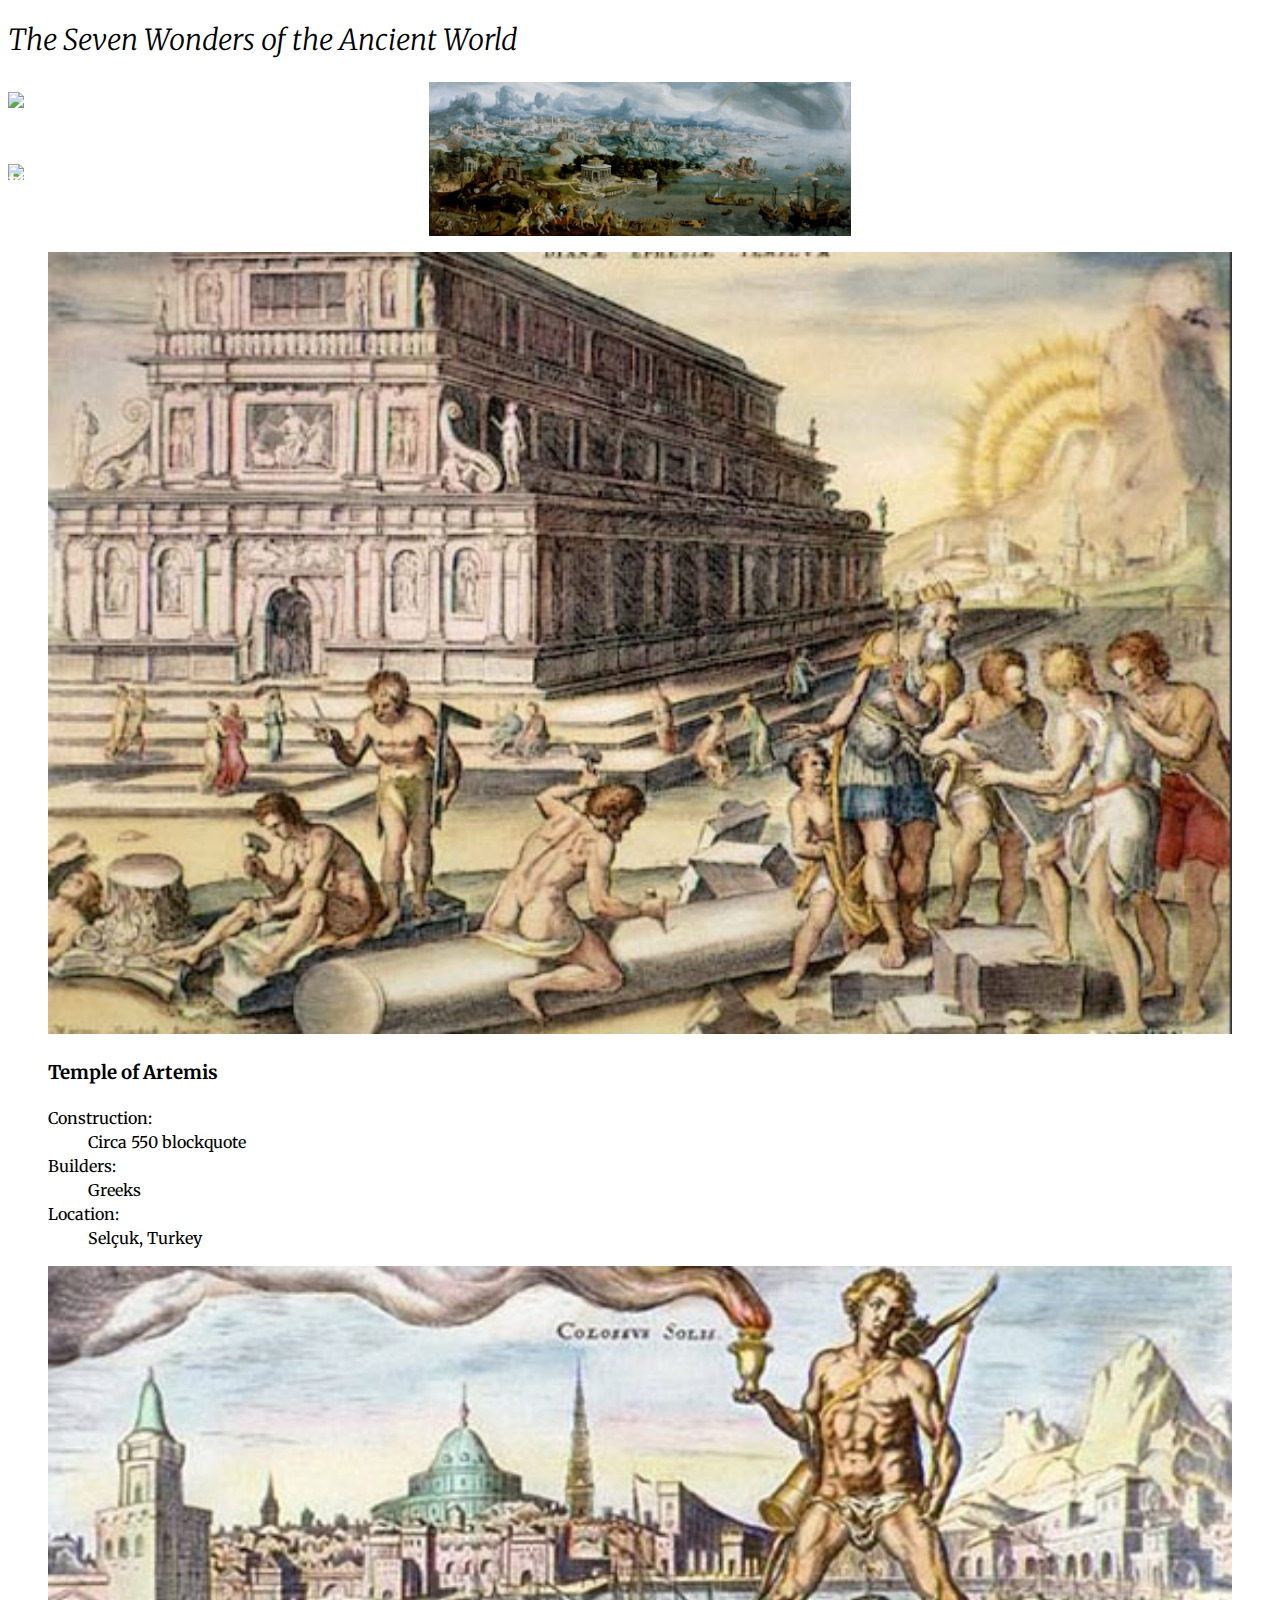
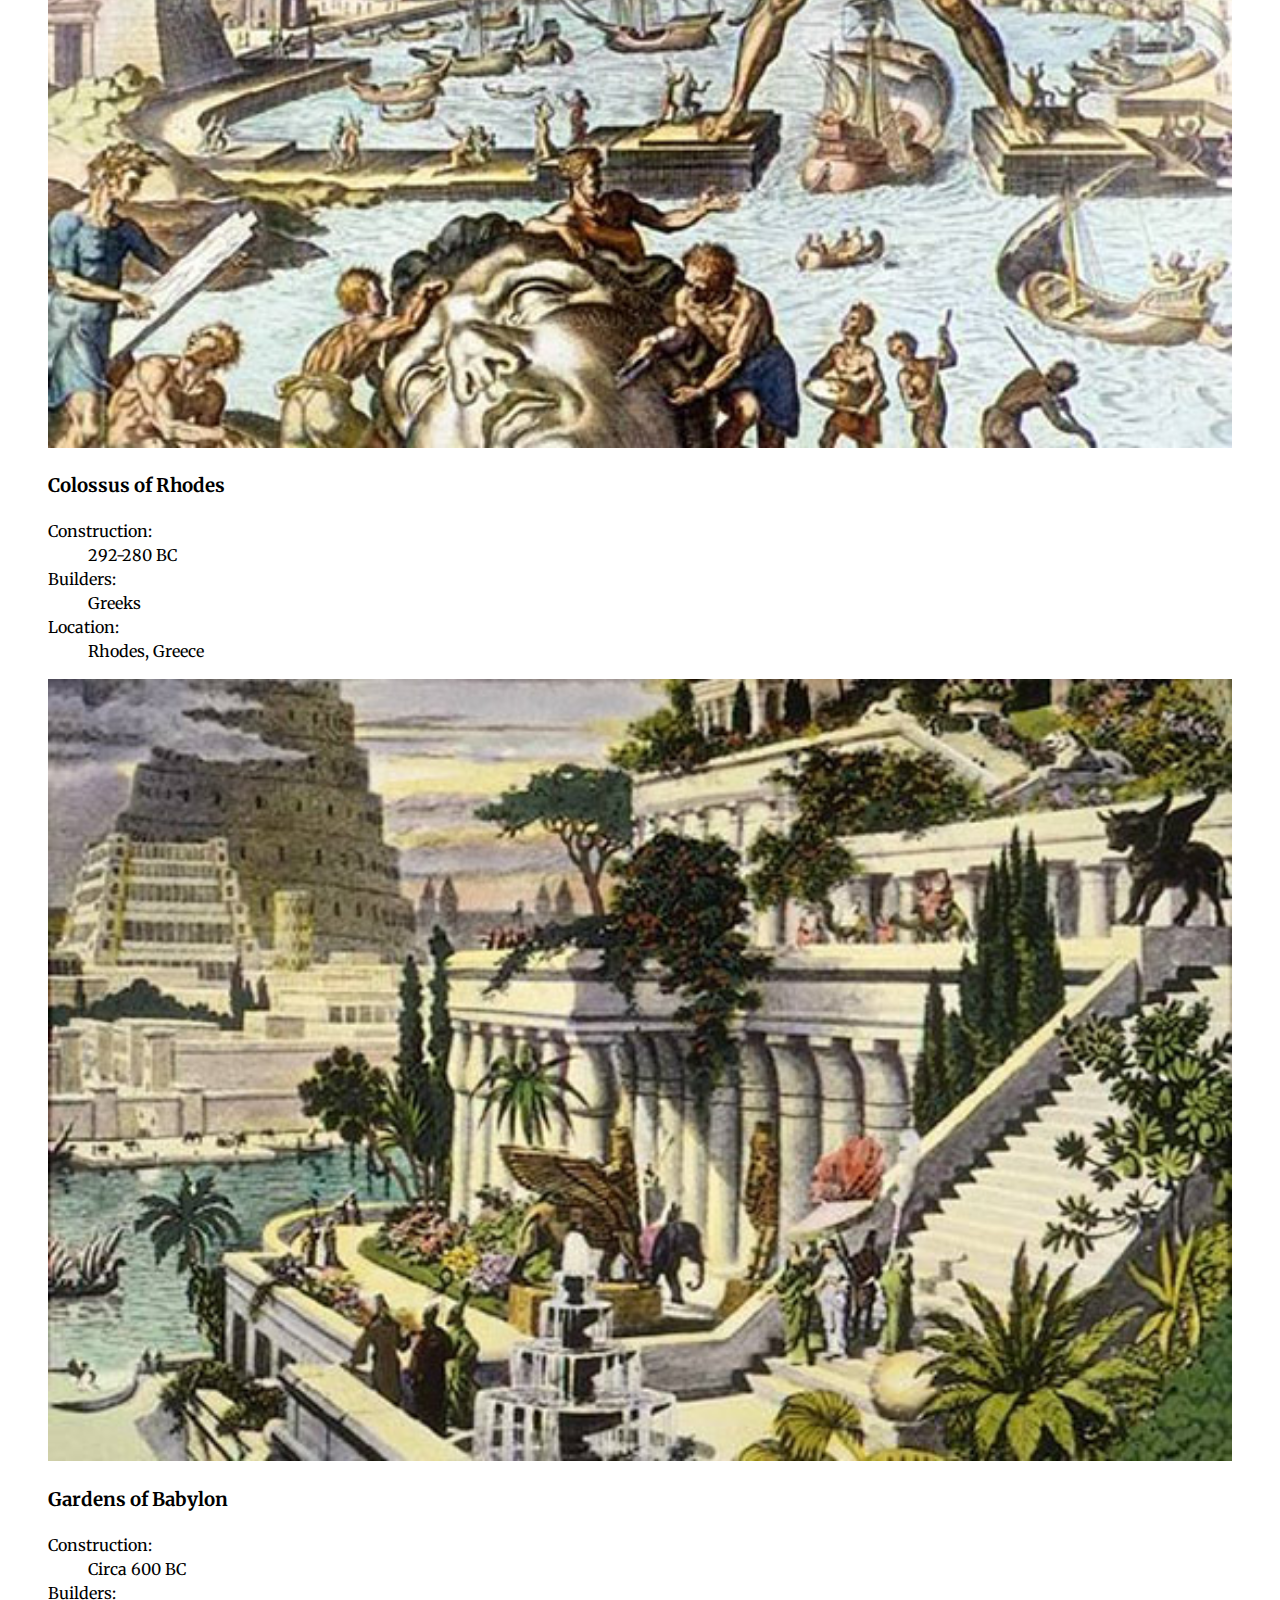
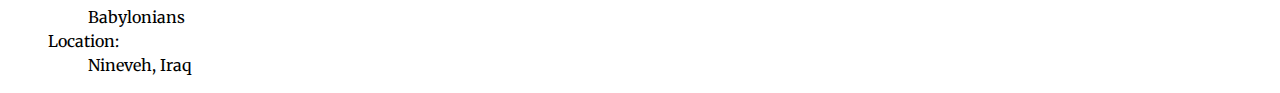
==== index.html @ bff0d178 "Change css file" ====
<!DOCTYPE html>
<html lang="en-ca">
<head>
  <meta charset="utf-8">
  <title>HTML template</title>
  <meta name="viewport" content="width=device-with,initial-scale=1">
  <link href="https://fonts.googleapis.com/css2?family=Merriweather:ital@0;1&display=swap" rel="stylesheet">
  <link href="css/main.css" rel="stylesheet">
</head>
<body>

  <header role="banner">
    <h1>The Seven Wonders of the Ancient World</h1>
  </header>
<!-- <img src="" alt=""> </> -->
  <main role="main">
    <div class="banner-text">
        <!-- <h2> </h2> -->
          <h2> <img src="" alt="Remarkable constructions of classical antiquity-lost in time."></h2>
        <!-- <p class="banner-text-p"> </p> -->
          <h2> <img src="" alt="Come explore the ancient wonders with out amazing teleportation technology that jumps you around the world."> </h2>
          <img class="pano" src="images/maerten-van-heemskerck-panoramaw-ith-the-abduction-of-helen-amidst-the-wonders-of-the-ancient-world-walters-37656.jpg" alt="Image of Ancient World">
      </div>
    <figure>
      <img src="images/temple-of-artemis.jpg" alt="Image of Artemis">
      <figcaption>
        <h3>Temple of Artemis</h3>
        <dl>
          <dt>Construction:</dt>
          <dd>Circa 550 blockquote</dd>
          <dt>Builders:</dt>
          <dd>Greeks</dd>
          <dt>Location:</dt>
          <dd>Selçuk, Turkey</dd>
        </dl>
      </figcaption>
    </figure>

    <figure>
      <img src="images/colossus-of-rhodes.jpg" alt="Image of Rhodes">
      <figcaption>
        <h3>Colossus of Rhodes</h3>
        <dl>
          <dt>Construction:</dt>
          <dd>292-280 BC</dd>
          <dt>Builders:</dt>
          <dd>Greeks</dd>
          <dt>Location:</dt>
          <dd>Rhodes, Greece</dd>
        </dl>
      </figcaption>
    </figure>

    <figure>
      <img src="images/hanging-gardens-of-babylon.jpg" alt="Image of Babylon">
      <figcaption>
        <h3>Gardens of Babylon</h3>
        <dl>
          <dt>Construction:</dt>
          <dd>Circa 600 BC</dd>
          <dt>Builders:</dt>
          <dd>Babylonians</dd>
          <dt>Location:</dt>
          <dd>Nineveh, Iraq</dd>
        </dl>
      </figcaption>
    </figure>

  </main>
</body>
</html>
---- css/main.css ----
html {
  font-family: Merriweather, serif;
  box-sizing: border-box;
  line-height: 1.5;
}

*,
*::before,
*::after {
  box-sizing: inherit;
}

h1 {
  font-size: 1.8rem;
  font-style: italic;
  font-family: Merriweather, serif;
  font-weight: lighter;
}

main img {
  width: 100%;
  color: #fff;
}


.banner-text {
  display: grid;
  grid-template-columns: 1fr 1fr 1fr;
  grid-template-rows: 1fr;
}

.banner-text img {
  width: 100%;
}

.banner-text h2 {
  margin: 0;
  grid-column: 1 / 2;
  grid-row: 1;
  align-self: end;
  z-index: 1;
}

.banner-text pano {
  grid-column: 1 / -1;
  grid-row: 1;
}
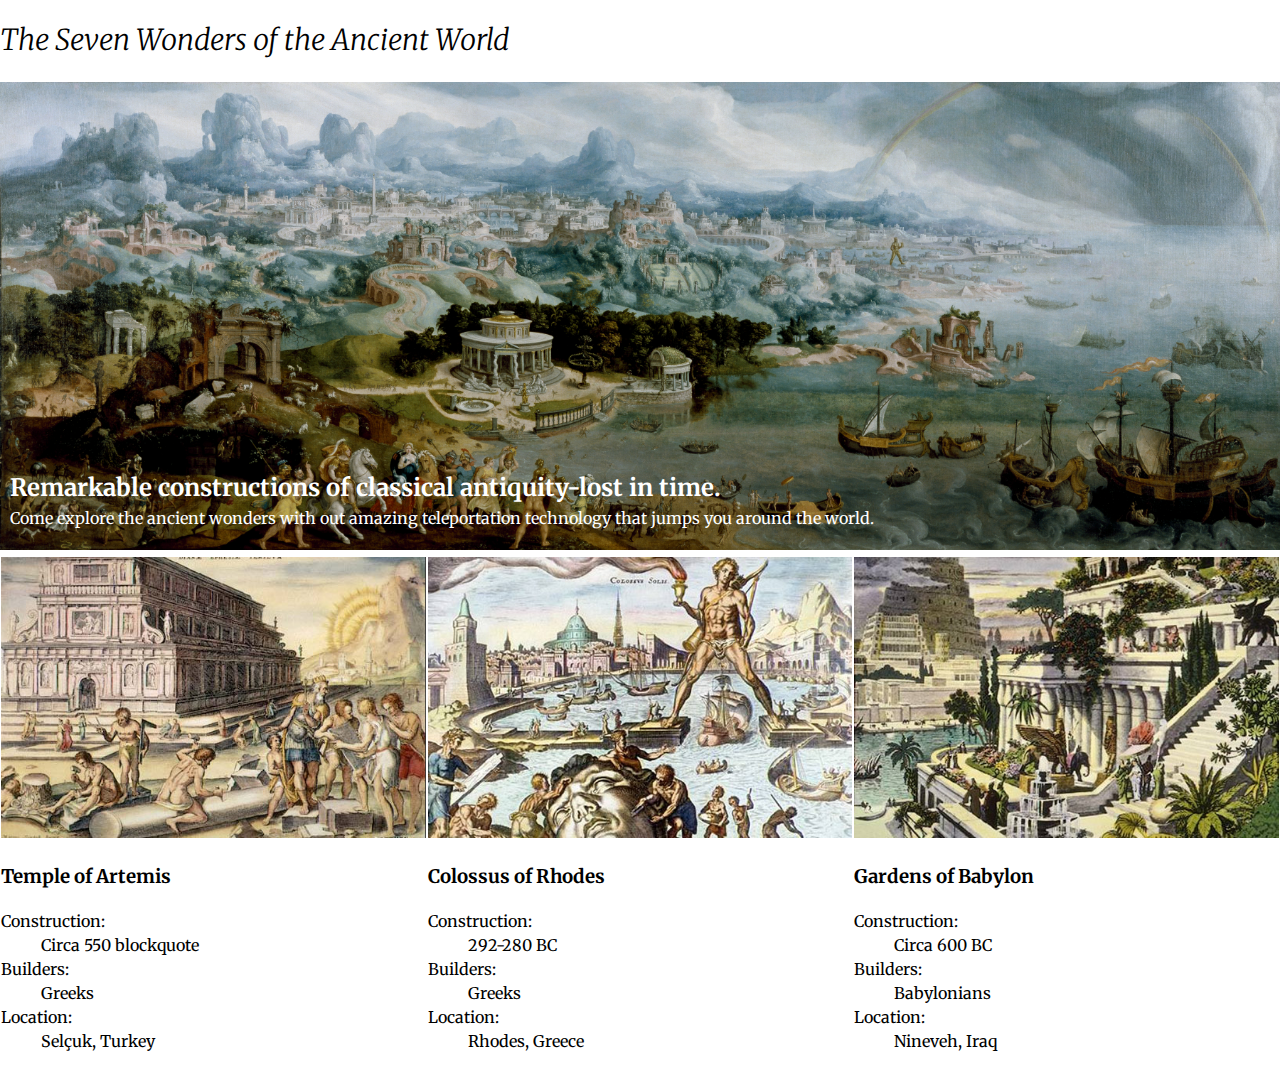
==== commit eb03f42e: "Add new style" ====
--- a/index.html
+++ b/index.html
@@ -12,15 +12,17 @@
   <header role="banner">
     <h1>The Seven Wonders of the Ancient World</h1>
   </header>
-<!-- <img src="" alt=""> </> -->
+
   <main role="main">
-    <div class="banner-text">
-        <!-- <h2> </h2> -->
-          <h2> <img src="" alt="Remarkable constructions of classical antiquity-lost in time."></h2>
-        <!-- <p class="banner-text-p"> </p> -->
-          <h2> <img src="" alt="Come explore the ancient wonders with out amazing teleportation technology that jumps you around the world."> </h2>
-          <img class="pano" src="images/maerten-van-heemskerck-panoramaw-ith-the-abduction-of-helen-amidst-the-wonders-of-the-ancient-world-walters-37656.jpg" alt="Image of Ancient World">
+      <div class="banner-text">
+    <img src="images/maerten-van-heemskerck-panoramaw-ith-the-abduction-of-helen-amidst-the-wonders-of-the-ancient-world-walters-37656.jpg" alt="Image of Ancient World">
+        <h2>Remarkable constructions of classical antiquity-lost in time.</h2>
+        <p>Come explore the ancient wonders with out amazing teleportation technology that jumps you around the world.</p>
       </div>
+
+      <div class="flex-box">
+
+
     <figure>
       <img src="images/temple-of-artemis.jpg" alt="Image of Artemis">
       <figcaption>
@@ -65,6 +67,7 @@
         </dl>
       </figcaption>
     </figure>
+    </div>
 
   </main>
 </body>
--- a/css/main.css
+++ b/css/main.css
@@ -8,6 +8,10 @@
 *::before,
 *::after {
   box-sizing: inherit;
+}
+
+body {
+  margin: 0;
 }
 
 h1 {
@@ -22,26 +26,29 @@
   color: #fff;
 }
 
-
 .banner-text {
-  display: grid;
-  grid-template-columns: 1fr 1fr 1fr;
-  grid-template-rows: 1fr;
-}
-
-.banner-text img {
+  position: relative;
+  color: #fff;
   width: 100%;
 }
 
 .banner-text h2 {
-  margin: 0;
-  grid-column: 1 / 2;
-  grid-row: 1;
-  align-self: end;
-  z-index: 1;
+  position: absolute;
+  bottom: 30px;
+  left: 10px;
 }
 
-.banner-text pano {
-  grid-column: 1 / -1;
-  grid-row: 1;
+.banner-text p {
+  position: absolute;
+  bottom: 10px;
+  left: 10px;
 }
+
+.flex-box {
+  display: flex;
+  justify-content: space-between;
+}
+
+.flex-box figure {
+  margin: 1px;
+}
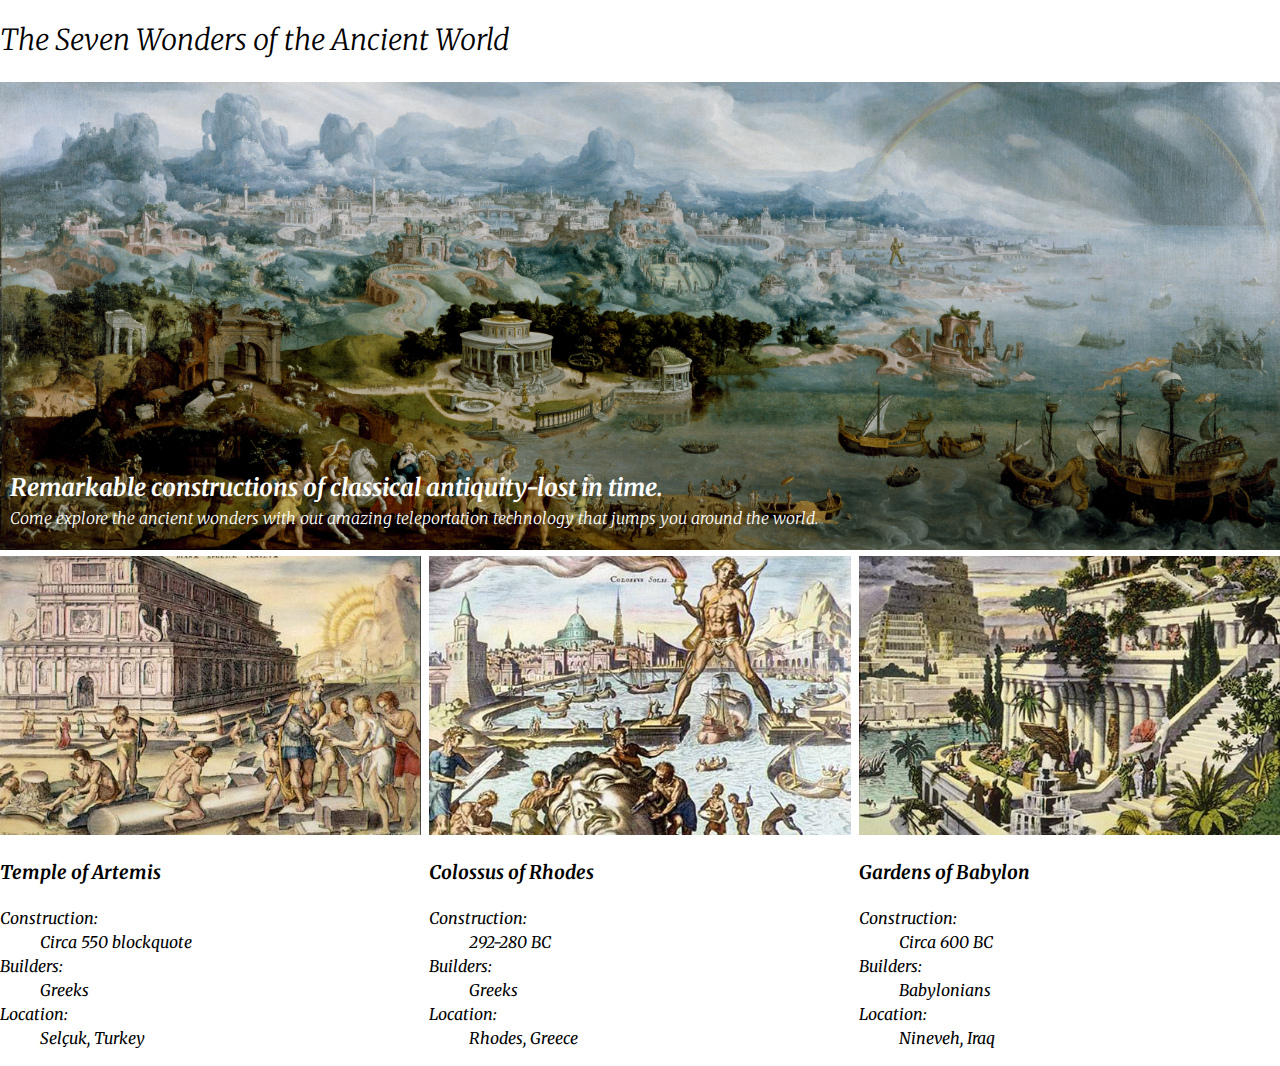
==== commit c1b2423f: "Add the new changes" ====
--- a/index.html
+++ b/index.html
@@ -4,7 +4,7 @@
   <meta charset="utf-8">
   <title>HTML template</title>
   <meta name="viewport" content="width=device-with,initial-scale=1">
-  <link href="https://fonts.googleapis.com/css2?family=Merriweather:ital@0;1&display=swap" rel="stylesheet">
+  <link href="https://fonts.googleapis.com/css2?family=Merriweather:ital,wght@1,300&display=swap" rel="stylesheet">
   <link href="css/main.css" rel="stylesheet">
 </head>
 <body>
@@ -23,7 +23,7 @@
       <div class="flex-box">
 
 
-    <figure>
+    <figure class="figure1">
       <img src="images/temple-of-artemis.jpg" alt="Image of Artemis">
       <figcaption>
         <h3>Temple of Artemis</h3>
@@ -38,7 +38,7 @@
       </figcaption>
     </figure>
 
-    <figure>
+    <figure class="figure2">
       <img src="images/colossus-of-rhodes.jpg" alt="Image of Rhodes">
       <figcaption>
         <h3>Colossus of Rhodes</h3>
@@ -53,7 +53,7 @@
       </figcaption>
     </figure>
 
-    <figure>
+    <figure class="figure3">
       <img src="images/hanging-gardens-of-babylon.jpg" alt="Image of Babylon">
       <figcaption>
         <h3>Gardens of Babylon</h3>
--- a/css/main.css
+++ b/css/main.css
@@ -12,6 +12,8 @@
 
 body {
   margin: 0;
+  font-family: Merriweather, serif;
+  font-style: italic;
 }
 
 h1 {
@@ -30,6 +32,7 @@
   position: relative;
   color: #fff;
   width: 100%;
+  font-weight: lighter;
 }
 
 .banner-text h2 {
@@ -50,5 +53,9 @@
 }
 
 .flex-box figure {
-  margin: 1px;
+  margin: 0;
 }
+
+.figure2 {
+  padding: 0 0.5rem;
+}
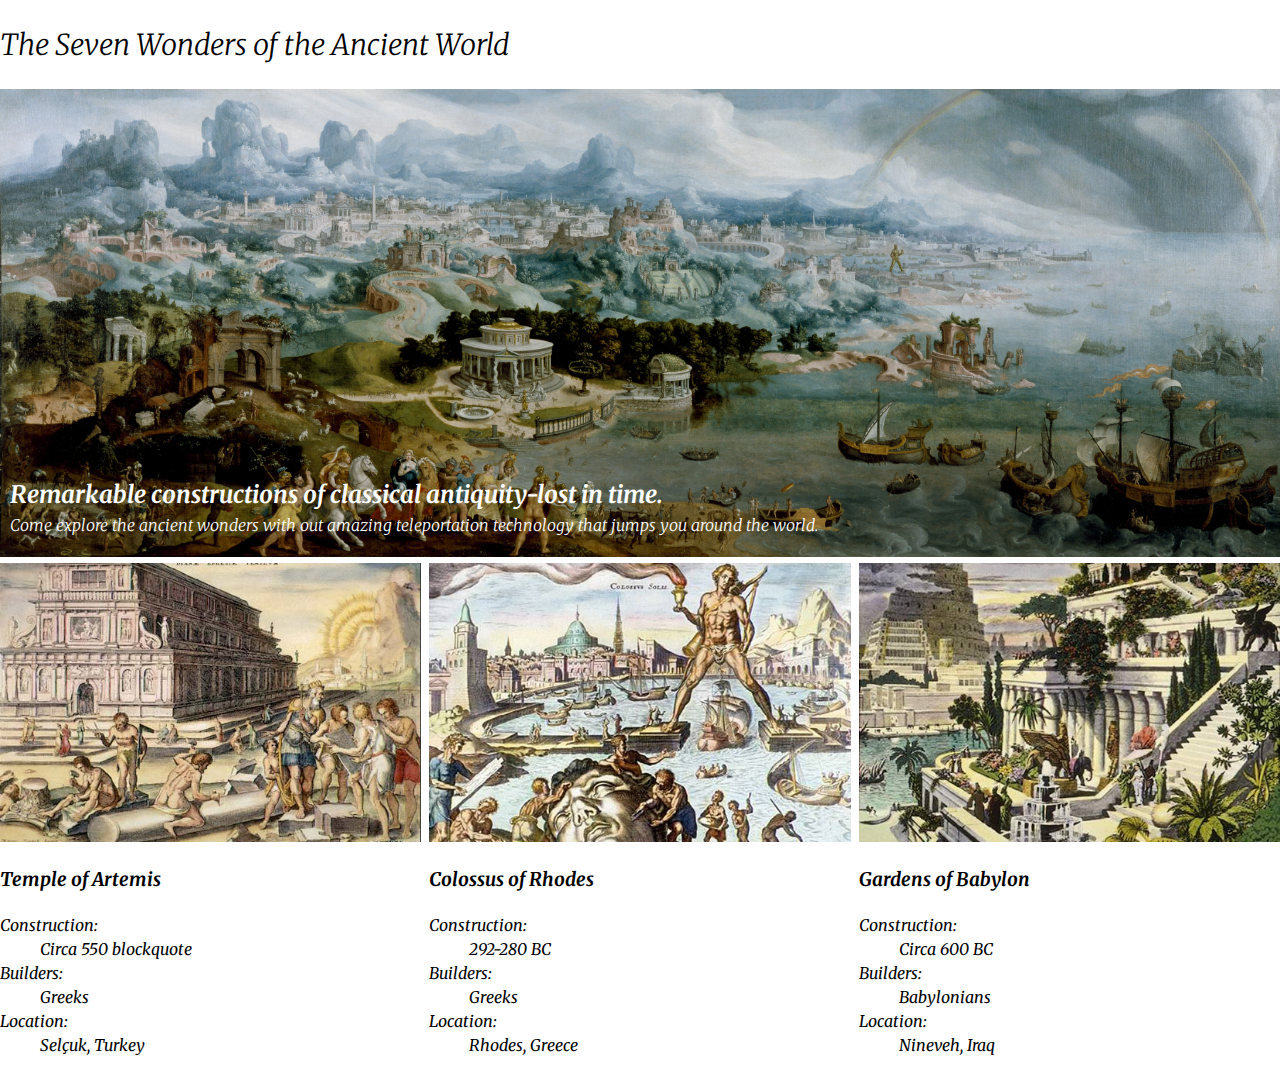
==== commit e0bcda53: "Add new style" ====
--- a/index.html
+++ b/index.html
@@ -4,7 +4,7 @@
   <meta charset="utf-8">
   <title>HTML template</title>
   <meta name="viewport" content="width=device-with,initial-scale=1">
-  <link href="https://fonts.googleapis.com/css2?family=Merriweather:ital,wght@1,300&display=swap" rel="stylesheet">
+  <link href="https://fonts.googleapis.com/css2?family=Merriweather:ital@0;1&display=swap" rel="stylesheet">
   <link href="css/main.css" rel="stylesheet">
 </head>
 <body>
--- a/css/main.css
+++ b/css/main.css
@@ -14,6 +14,11 @@
   margin: 0;
   font-family: Merriweather, serif;
   font-style: italic;
+  padding-top: 5px;
+}
+
+main {
+  padding-top: 2px;
 }
 
 h1 {
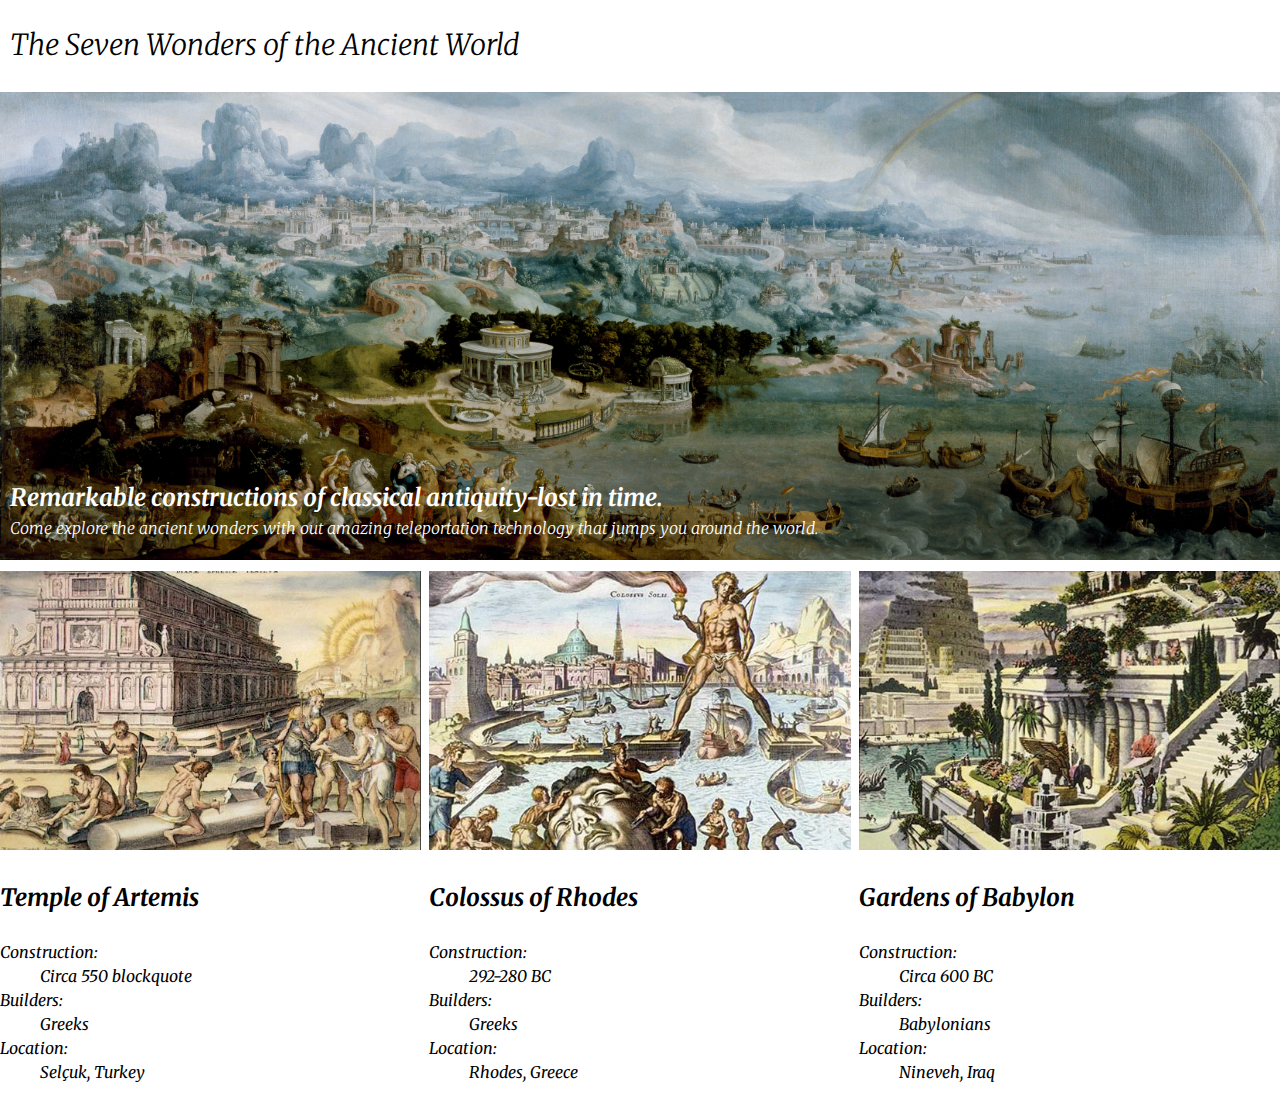
==== commit 2417713e: "Add the font" ====
--- a/index.html
+++ b/index.html
@@ -4,7 +4,8 @@
   <meta charset="utf-8">
   <title>HTML template</title>
   <meta name="viewport" content="width=device-with,initial-scale=1">
-  <link href="https://fonts.googleapis.com/css2?family=Merriweather:ital@0;1&display=swap" rel="stylesheet">
+  <link rel="preconnect" href="https://fonts.gstatic.com" crossorigin>
+  <link href="https://fonts.googleapis.com/css2?family=Merriweather:ital,wght@0,400;1,300&display=swap" rel="stylesheet">
   <link href="css/main.css" rel="stylesheet">
 </head>
 <body>
@@ -20,9 +21,7 @@
         <p>Come explore the ancient wonders with out amazing teleportation technology that jumps you around the world.</p>
       </div>
 
-      <div class="flex-box">
-
-
+    <div class="flex-box">
     <figure class="figure1">
       <img src="images/temple-of-artemis.jpg" alt="Image of Artemis">
       <figcaption>
--- a/css/main.css
+++ b/css/main.css
@@ -18,7 +18,11 @@
 }
 
 main {
-  padding-top: 2px;
+  padding-top: 5px;
+}
+
+header h1 {
+  padding-left: 10px;
 }
 
 h1 {
@@ -50,11 +54,15 @@
   position: absolute;
   bottom: 10px;
   left: 10px;
+  font-style: italic;
+  font-family: Merriweather, serif;
+  font-size: 1rem;
 }
 
 .flex-box {
   display: flex;
   justify-content: space-between;
+  margin-top: 5px;
 }
 
 .flex-box figure {
@@ -64,3 +72,9 @@
 .figure2 {
   padding: 0 0.5rem;
 }
+
+h3 {
+  font-size: 1.5rem;
+  font-style: italic;
+  font-family: Merriweather;
+}
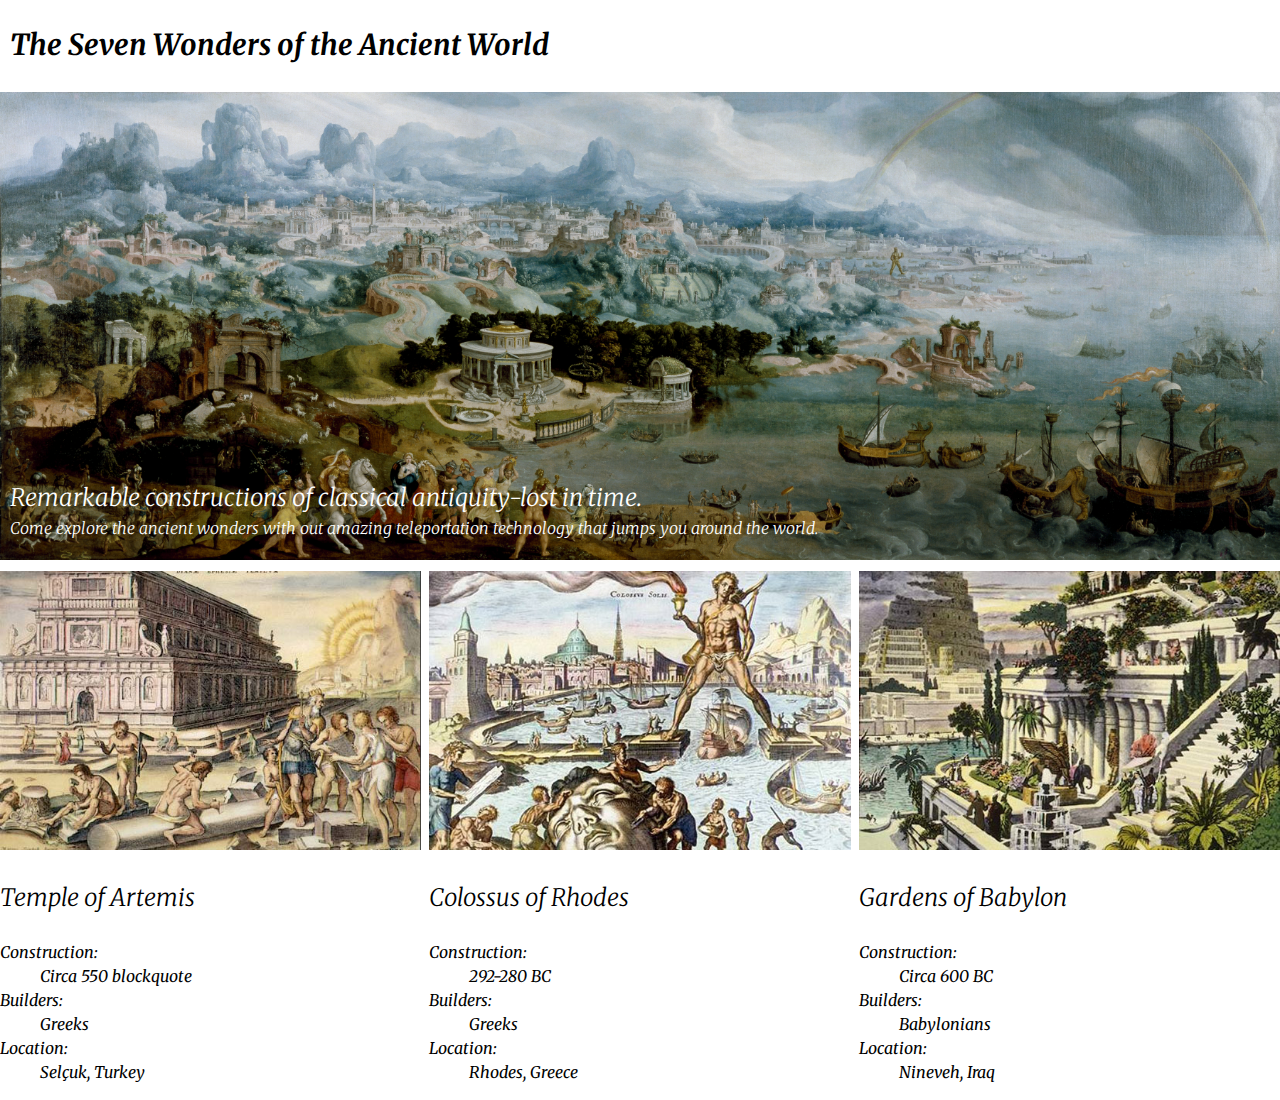
==== commit 167e0804: "Change the line" ====
--- a/index.html
+++ b/index.html
@@ -4,8 +4,9 @@
   <meta charset="utf-8">
   <title>HTML template</title>
   <meta name="viewport" content="width=device-with,initial-scale=1">
+  <link rel="preconnect" href="https://fonts.googleapis.com">
   <link rel="preconnect" href="https://fonts.gstatic.com" crossorigin>
-  <link href="https://fonts.googleapis.com/css2?family=Merriweather:ital,wght@0,400;1,300&display=swap" rel="stylesheet">
+  <link href="https://fonts.googleapis.com/css2?family=Merriweather:ital@0;1&display=swap" rel="stylesheet">
   <link href="css/main.css" rel="stylesheet">
 </head>
 <body>
--- a/css/main.css
+++ b/css/main.css
@@ -29,7 +29,6 @@
   font-size: 1.8rem;
   font-style: italic;
   font-family: Merriweather, serif;
-  font-weight: lighter;
 }
 
 main img {
@@ -48,6 +47,7 @@
   position: absolute;
   bottom: 30px;
   left: 10px;
+  font-weight: lighter;
 }
 
 .banner-text p {
@@ -77,4 +77,5 @@
   font-size: 1.5rem;
   font-style: italic;
   font-family: Merriweather;
+  font-weight: lighter;
 }
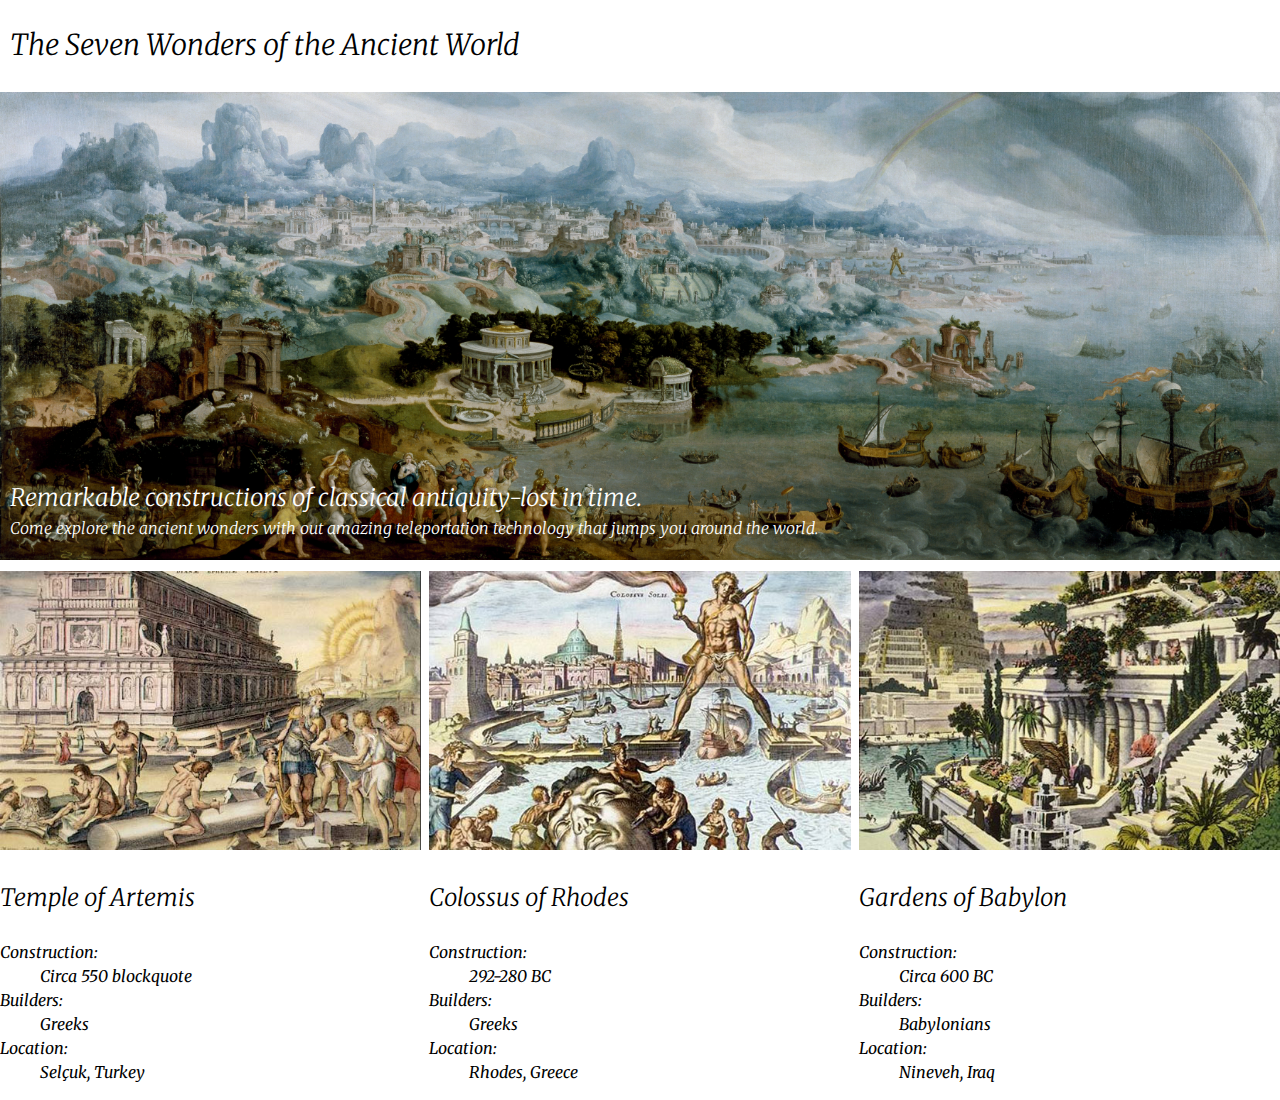
==== commit 1e780406: "Change the space" ====
--- a/index.html
+++ b/index.html
@@ -16,58 +16,58 @@
   </header>
 
   <main role="main">
-      <div class="banner-text">
-    <img src="images/maerten-van-heemskerck-panoramaw-ith-the-abduction-of-helen-amidst-the-wonders-of-the-ancient-world-walters-37656.jpg" alt="Image of Ancient World">
-        <h2>Remarkable constructions of classical antiquity-lost in time.</h2>
-        <p>Come explore the ancient wonders with out amazing teleportation technology that jumps you around the world.</p>
-      </div>
+    <div class="banner-text">
+      <img src="images/maerten-van-heemskerck-panoramaw-ith-the-abduction-of-helen-amidst-the-wonders-of-the-ancient-world-walters-37656.jpg" alt="Image of Ancient World">
+      <h2>Remarkable constructions of classical antiquity-lost in time.</h2>
+      <p>Come explore the ancient wonders with out amazing teleportation technology that jumps you around the world.</p>
+    </div>
 
     <div class="flex-box">
-    <figure class="figure1">
-      <img src="images/temple-of-artemis.jpg" alt="Image of Artemis">
-      <figcaption>
-        <h3>Temple of Artemis</h3>
-        <dl>
-          <dt>Construction:</dt>
-          <dd>Circa 550 blockquote</dd>
-          <dt>Builders:</dt>
-          <dd>Greeks</dd>
-          <dt>Location:</dt>
-          <dd>Selçuk, Turkey</dd>
-        </dl>
-      </figcaption>
-    </figure>
+      <figure class="figure1">
+        <img src="images/temple-of-artemis.jpg" alt="Image of Artemis">
+        <figcaption>
+          <h3>Temple of Artemis</h3>
+          <dl>
+            <dt>Construction:</dt>
+            <dd>Circa 550 blockquote</dd>
+            <dt>Builders:</dt>
+            <dd>Greeks</dd>
+            <dt>Location:</dt>
+            <dd>Selçuk, Turkey</dd>
+          </dl>
+        </figcaption>
+      </figure>
 
-    <figure class="figure2">
-      <img src="images/colossus-of-rhodes.jpg" alt="Image of Rhodes">
-      <figcaption>
-        <h3>Colossus of Rhodes</h3>
-        <dl>
-          <dt>Construction:</dt>
-          <dd>292-280 BC</dd>
-          <dt>Builders:</dt>
-          <dd>Greeks</dd>
-          <dt>Location:</dt>
-          <dd>Rhodes, Greece</dd>
-        </dl>
-      </figcaption>
-    </figure>
+      <figure class="figure2">
+        <img src="images/colossus-of-rhodes.jpg" alt="Image of Rhodes">
+        <figcaption>
+          <h3>Colossus of Rhodes</h3>
+          <dl>
+            <dt>Construction:</dt>
+            <dd>292-280 BC</dd>
+            <dt>Builders:</dt>
+            <dd>Greeks</dd>
+            <dt>Location:</dt>
+            <dd>Rhodes, Greece</dd>
+          </dl>
+        </figcaption>
+      </figure>
 
-    <figure class="figure3">
-      <img src="images/hanging-gardens-of-babylon.jpg" alt="Image of Babylon">
-      <figcaption>
-        <h3>Gardens of Babylon</h3>
-        <dl>
-          <dt>Construction:</dt>
-          <dd>Circa 600 BC</dd>
-          <dt>Builders:</dt>
-          <dd>Babylonians</dd>
-          <dt>Location:</dt>
-          <dd>Nineveh, Iraq</dd>
-        </dl>
-      </figcaption>
-    </figure>
-    </div>
+      <figure class="figure3">
+        <img src="images/hanging-gardens-of-babylon.jpg" alt="Image of Babylon">
+        <figcaption>
+          <h3>Gardens of Babylon</h3>
+          <dl>
+            <dt>Construction:</dt>
+            <dd>Circa 600 BC</dd>
+            <dt>Builders:</dt>
+            <dd>Babylonians</dd>
+            <dt>Location:</dt>
+            <dd>Nineveh, Iraq</dd>
+          </dl>
+        </figcaption>
+      </figure>
+      </div>
 
   </main>
 </body>
--- a/css/main.css
+++ b/css/main.css
@@ -29,6 +29,7 @@
   font-size: 1.8rem;
   font-style: italic;
   font-family: Merriweather, serif;
+  font-weight: lighter;
 }
 
 main img {
